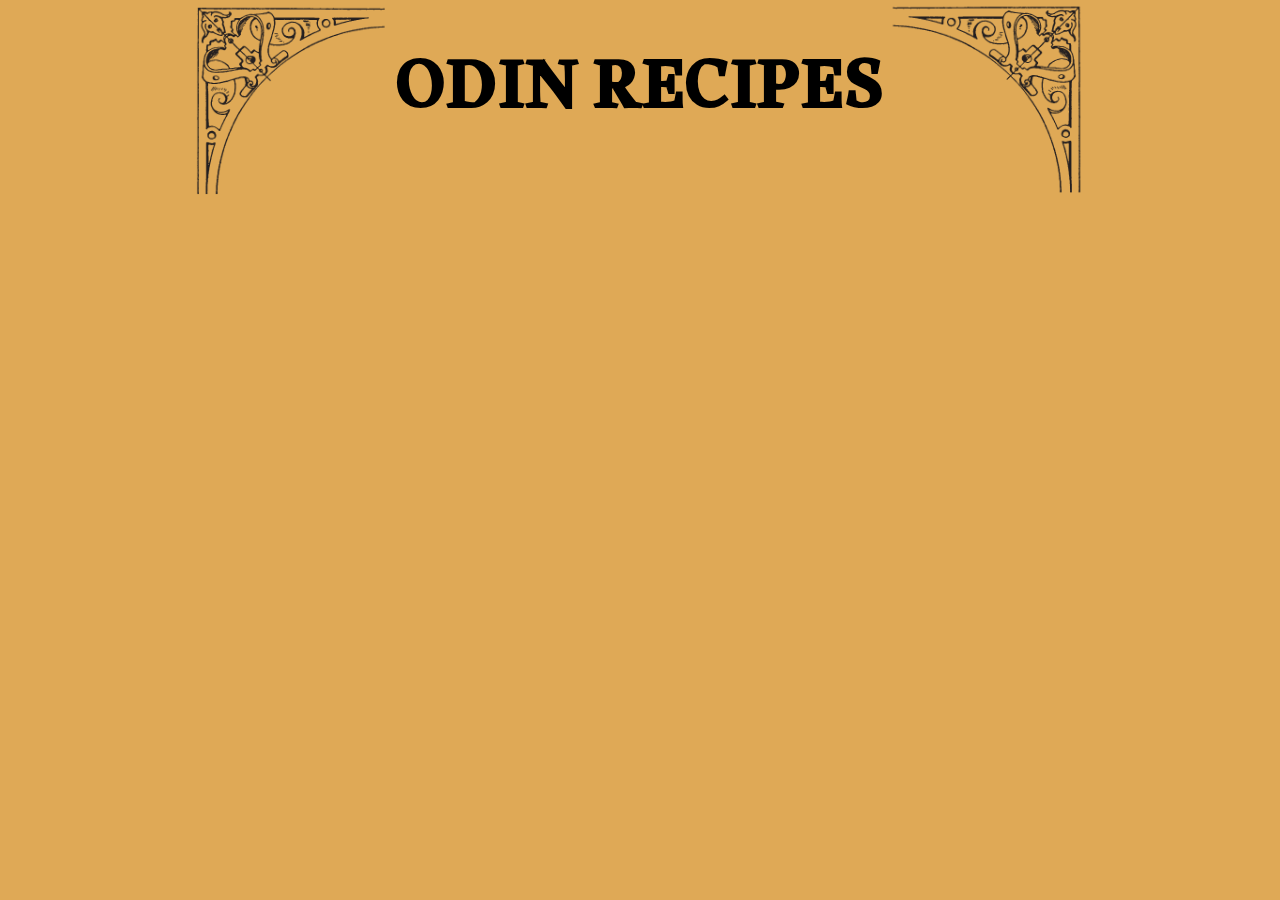
==== index.html @ b0b9d6d2 "Basic template and header design" ====
<!DOCTYPE html>
<html lang="en">
<head>
    <meta charset="UTF-8">
    <meta http-equiv="X-UA-Compatible" content="IE=edge">
    <meta name="viewport" content="width=device-width, initial-scale=1.0">
    <title>Odin recipes</title>
    <link rel="stylesheet" href="style.css">
    <link rel="preconnect" href="https://fonts.googleapis.com"> 
    <link rel="preconnect" href="https://fonts.gstatic.com" crossorigin> 
    <link href="https://fonts.googleapis.com/css2?family=Alkalami&family=Poppins&display=swap" rel="stylesheet">
</head>
<body>
    <div class="wrapper">
        <header>
            <div class="heading">
                <div class="left-image">
                    <img src="images/renesance-element1.png" alt="">
                </div>

                <div class="text">
                    <h1>Odin&nbsp;Recipes</h1>
                </div>

                <div class="right-image">
                    <img src="images/renesance-element1-diff-side.png" alt="">
                </div>
            </div>
        </header>

        <main>

        </main>

        <footer>
            
        </footer>
    </div>
</body>
</html>
---- style.css ----
* {
    margin: 0;
    padding: 0;
    box-sizing: border-box;
}

body {
    background-color: #DFA956;
}

.wrapper {
    width: 100%;
    height: 100%;
}

.heading {
    display: flex;
    flex-direction: row;
    justify-content: center;
    align-items: center;
}

.left-image img, .right-image img {
    max-width: 200px;
}

.heading h1 {
    font-family: 'Alkalami', serif;
    font-size: 70px;
    text-align: center;
    text-transform: uppercase;
}
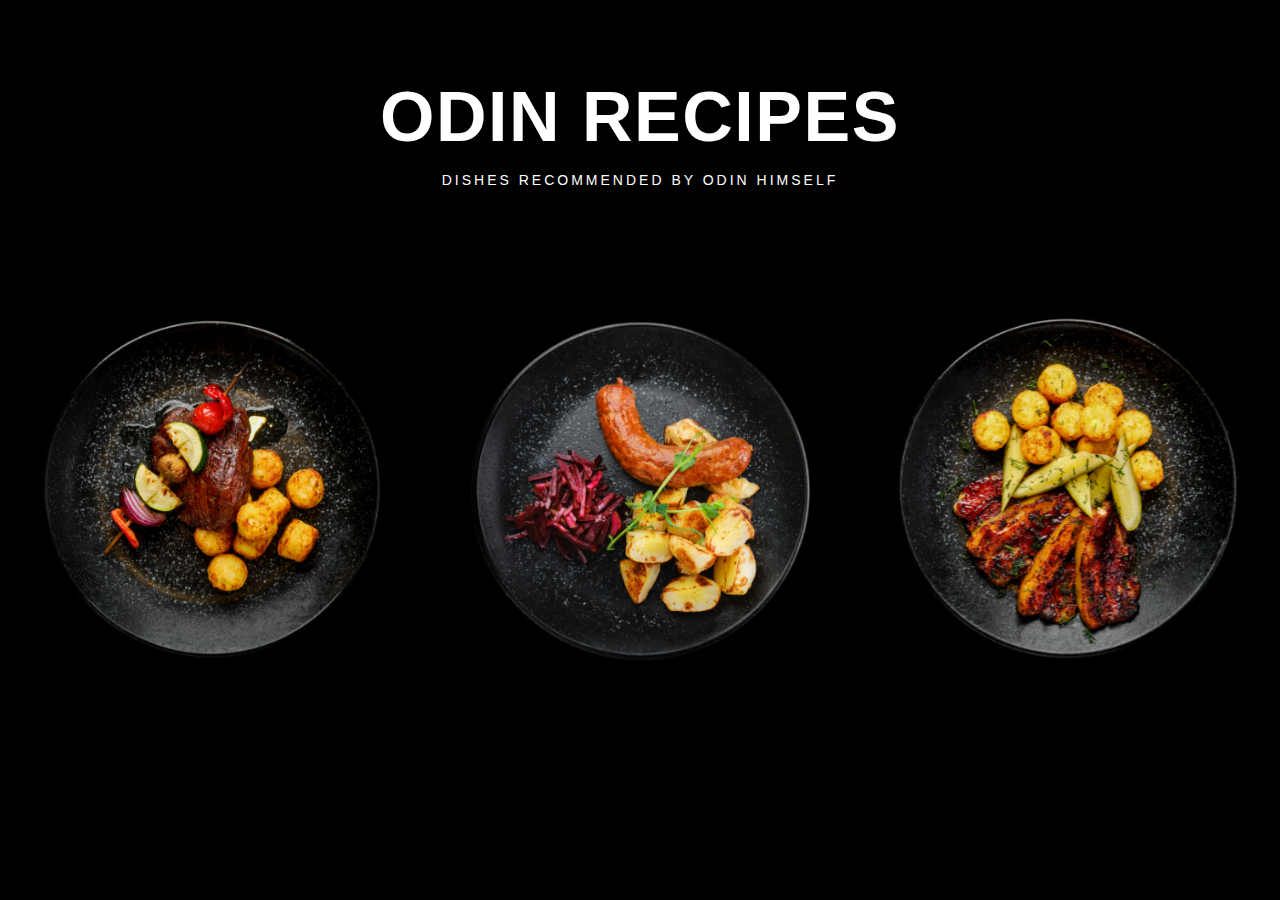
==== commit c4a4071d: "Main web structure changed" ====
--- a/index.html
+++ b/index.html
@@ -9,32 +9,30 @@
     <link rel="preconnect" href="https://fonts.googleapis.com"> 
     <link rel="preconnect" href="https://fonts.gstatic.com" crossorigin> 
     <link href="https://fonts.googleapis.com/css2?family=Alkalami&family=Poppins&display=swap" rel="stylesheet">
+    <link rel="preconnect" href="https://fonts.googleapis.com"> 
+<link rel="preconnect" href="https://fonts.gstatic.com" crossorigin> 
+<link href="https://fonts.googleapis.com/css2?family=Mrs+Saint+Delafield&display=swap" rel="stylesheet">
 </head>
-<body>
+<body class="body">
     <div class="wrapper">
-        <header>
-            <div class="heading">
-                <div class="left-image">
-                    <img src="images/renesance-element1.png" alt="">
-                </div>
+        <div class="heading-part">
+            <h1>ODIN RECIPES</h1>
+            <p>DISHES RECOMMENDED BY ODIN HIMSELF</p>
+        </div>
 
-                <div class="text">
-                    <h1>Odin&nbsp;Recipes</h1>
-                </div>
+        <div class="image-part">
+            <div class="dish1">
+                <img src="images/dish1.png" alt="">
+            </div>
 
-                <div class="right-image">
-                    <img src="images/renesance-element1-diff-side.png" alt="">
-                </div>
+            <div class="dish2">
+                <img src="images/dish2.png" alt="">
             </div>
-        </header>
 
-        <main>
-
-        </main>
-
-        <footer>
-            
-        </footer>
+            <div class="dish3">
+                <img src="images/dish3.png" alt="">
+            </div>
+        </div>
     </div>
 </body>
 </html>--- a/style.css
+++ b/style.css
@@ -5,28 +5,79 @@
 }
 
 body {
-    background-color: #DFA956;
+    background-color: black;
 }
 
 .wrapper {
-    width: 100%;
-    height: 100%;
+    background: linear-gradient( rgba(0, 0, 0, 0.5), rgba(0, 0, 0, 0.5) ), url(images/wooden-plank-textured-background-material.jpg);
+    background-size: cover;
+    background-repeat: no-repeat;
+    min-height: 100vh;
+    min-width: 100vw;
+    display: flex;
+    flex-direction: column;
 }
 
-.heading {
+/* HEADING PART */
+/* HEADING PART */
+/* HEADING PART */
+.heading-part {
+    flex: 2;
     display: flex;
-    flex-direction: row;
+    flex-direction: column;
     justify-content: center;
     align-items: center;
 }
-
-.left-image img, .right-image img {
-    max-width: 200px;
+.heading-part h1 {
+    color: white;
+    font-family: "Open sans", sans-serif;
+    font-size: 70px;
+    letter-spacing: 1.5px;
 }
 
-.heading h1 {
-    font-family: 'Alkalami', serif;
-    font-size: 70px;
-    text-align: center;
-    text-transform: uppercase;
-}+.heading-part p {
+    color: white;
+    font-family: "Open sans", sans-serif;
+    font-size: 14px;
+    letter-spacing: 3px;
+    margin-top: 15px;
+}
+/* IMAGE PART */
+/* IMAGE PART */
+/* IMAGE PART */
+.image-part {
+    flex: 3;
+    display: flex;
+    justify-content: space-around;
+    align-items: flex-start;
+    margin-top: 50px;
+}
+
+.dish1 img, .dish2 img, .dish3 img {
+    max-width: 350px;
+}
+
+.dish1, .dish2, .dish3 {
+    transition: 0.7s;
+}
+
+.dish1:hover {
+    scale: 1.2;
+    transition: 1s;
+    transform: rotate(200deg);
+}
+
+.dish2:hover {
+    scale: 1.2;
+    transition: 1s;
+    transform: rotate(200deg);
+}
+
+.dish3:hover {
+    scale: 1.2;
+    transition: 1s;
+    transform: rotate(200deg);
+}
+
+
+
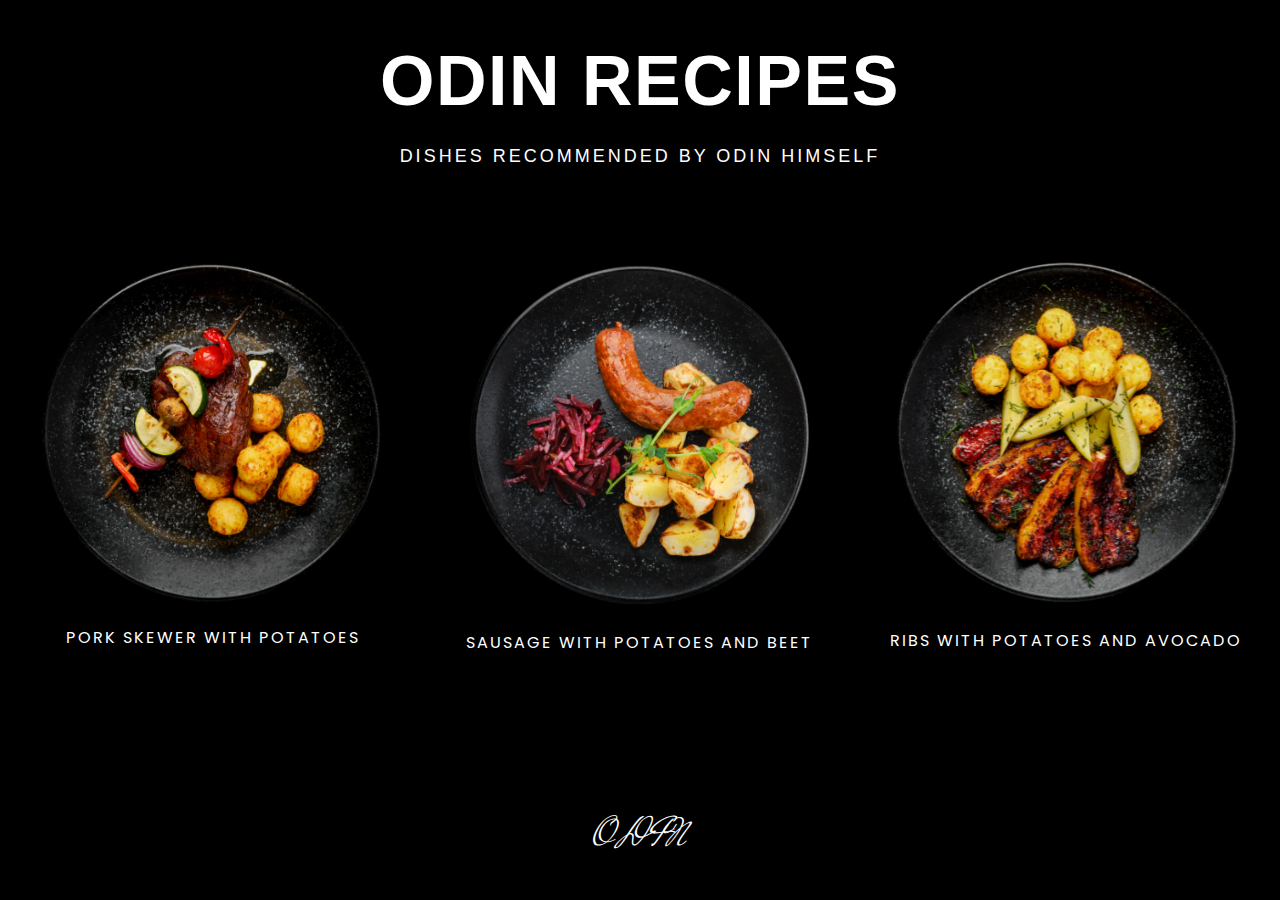
==== commit 1b7e1320: "Add and change some visual details" ====
--- a/index.html
+++ b/index.html
@@ -10,8 +10,14 @@
     <link rel="preconnect" href="https://fonts.gstatic.com" crossorigin> 
     <link href="https://fonts.googleapis.com/css2?family=Alkalami&family=Poppins&display=swap" rel="stylesheet">
     <link rel="preconnect" href="https://fonts.googleapis.com"> 
-<link rel="preconnect" href="https://fonts.gstatic.com" crossorigin> 
-<link href="https://fonts.googleapis.com/css2?family=Mrs+Saint+Delafield&display=swap" rel="stylesheet">
+    <link rel="preconnect" href="https://fonts.gstatic.com" crossorigin> 
+    <link href="https://fonts.googleapis.com/css2?family=Mrs+Saint+Delafield&display=swap" rel="stylesheet">
+    <link rel="preconnect" href="https://fonts.googleapis.com"> 
+    <link rel="preconnect" href="https://fonts.gstatic.com" crossorigin> 
+    <link href="https://fonts.googleapis.com/css2?family=Mr+Dafoe&display=swap" rel="stylesheet">
+    <link rel="preconnect" href="https://fonts.googleapis.com"> 
+    <link rel="preconnect" href="https://fonts.gstatic.com" crossorigin> 
+    <link href="https://fonts.googleapis.com/css2?family=Mrs+Saint+Delafield&display=swap" rel="stylesheet">   
 </head>
 <body class="body">
     <div class="wrapper">
@@ -23,15 +29,22 @@
         <div class="image-part">
             <div class="dish1">
                 <img src="images/dish1.png" alt="">
+                <a href="#">pork skewer with potatoes</a>
             </div>
 
             <div class="dish2">
                 <img src="images/dish2.png" alt="">
+                <a href="#">sausage with potatoes and beet</a>
             </div>
 
             <div class="dish3">
                 <img src="images/dish3.png" alt="">
+                <a href="#">ribs with potatoes and avocado</a>
             </div>
+        </div>
+
+        <div class="signature-part">
+            <a href="https://www.theodinproject.com/dashboard">ODIN</a>
         </div>
     </div>
 </body>
--- a/style.css
+++ b/style.css
@@ -38,13 +38,15 @@
 .heading-part p {
     color: white;
     font-family: "Open sans", sans-serif;
-    font-size: 14px;
+    font-size: 18px;
     letter-spacing: 3px;
-    margin-top: 15px;
+    margin-top: 25px;
 }
+
 /* IMAGE PART */
 /* IMAGE PART */
 /* IMAGE PART */
+
 .image-part {
     flex: 3;
     display: flex;
@@ -59,25 +61,67 @@
 
 .dish1, .dish2, .dish3 {
     transition: 0.7s;
+    display: flex;
+    flex-direction: column;
+    justify-content: center;
+    align-items: center;
 }
 
-.dish1:hover {
+.dish1 img, .dish2 img, .dish3 img {
+    transition: 0.7s;
+}
+
+.image-part a {
+    margin-top: 20px;
+    color: white;
+    font-family: "Poppins", sans-serif;
+    letter-spacing: 2px;
+    text-transform: uppercase;
+    text-decoration: none;
+
+    
+}
+
+.dish1 img:hover {
     scale: 1.2;
     transition: 1s;
     transform: rotate(200deg);
+    margin-bottom: 50px;
 }
 
-.dish2:hover {
+.dish2 img:hover {
     scale: 1.2;
     transition: 1s;
     transform: rotate(200deg);
+    margin-bottom: 50px;
 }
 
-.dish3:hover {
+.dish3 img:hover {
     scale: 1.2;
     transition: 1s;
     transform: rotate(200deg);
+    margin-bottom: 50px;
+}
+
+/* SIGNATURE PART */
+/* SIGNATURE PART */
+/* SIGNATURE PART */
+
+.signature-part {
+    display: flex;
+    justify-content: center;
+    align-items: center;
+    margin: 30px;
+}
+
+.signature-part a {
+    font-size: 40px;
+    text-decoration: none;
+    color: white;
+    font-family: 'Mrs Saint Delafield', cursive;
 }
 
 
 
+
+
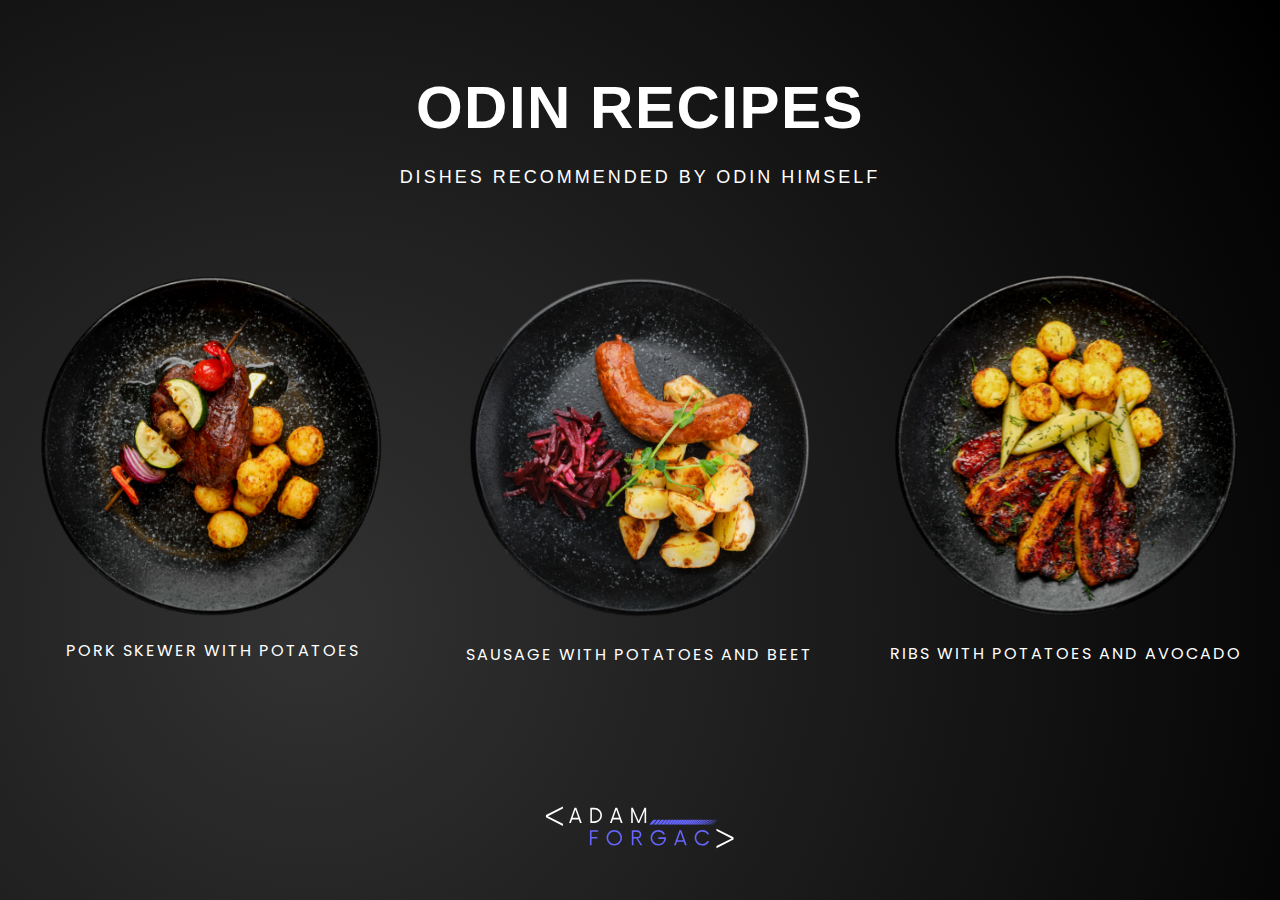
==== commit 0ddbd605: "Finish the main page and create other files" ====
--- a/index.html
+++ b/index.html
@@ -44,7 +44,7 @@
         </div>
 
         <div class="signature-part">
-            <a href="https://www.theodinproject.com/dashboard">ODIN</a>
+           <img src="images/LOGO1.svg" alt="">
         </div>
     </div>
 </body>
--- a/style.css
+++ b/style.css
@@ -9,7 +9,7 @@
 }
 
 .wrapper {
-    background: linear-gradient( rgba(0, 0, 0, 0.5), rgba(0, 0, 0, 0.5) ), url(images/wooden-plank-textured-background-material.jpg);
+    background: radial-gradient(circle at 24.1% 68.8%, rgb(50, 50, 50) 0%, rgb(0, 0, 0) 99.4%);
     background-size: cover;
     background-repeat: no-repeat;
     min-height: 100vh;
@@ -31,8 +31,9 @@
 .heading-part h1 {
     color: white;
     font-family: "Open sans", sans-serif;
-    font-size: 70px;
+    font-size: 60px;
     letter-spacing: 1.5px;
+    margin-top: 40px;
 }
 
 .heading-part p {
@@ -83,24 +84,18 @@
 }
 
 .dish1 img:hover {
-    scale: 1.2;
+    scale: 1.1;
     transition: 1s;
-    transform: rotate(200deg);
-    margin-bottom: 50px;
 }
 
 .dish2 img:hover {
-    scale: 1.2;
+    scale: 1.1;
     transition: 1s;
-    transform: rotate(200deg);
-    margin-bottom: 50px;
 }
 
 .dish3 img:hover {
-    scale: 1.2;
+    scale: 1.1;
     transition: 1s;
-    transform: rotate(200deg);
-    margin-bottom: 50px;
 }
 
 /* SIGNATURE PART */
@@ -114,11 +109,8 @@
     margin: 30px;
 }
 
-.signature-part a {
-    font-size: 40px;
-    text-decoration: none;
-    color: white;
-    font-family: 'Mrs Saint Delafield', cursive;
+.signature-part img {
+    width: 200px;
 }
 
 
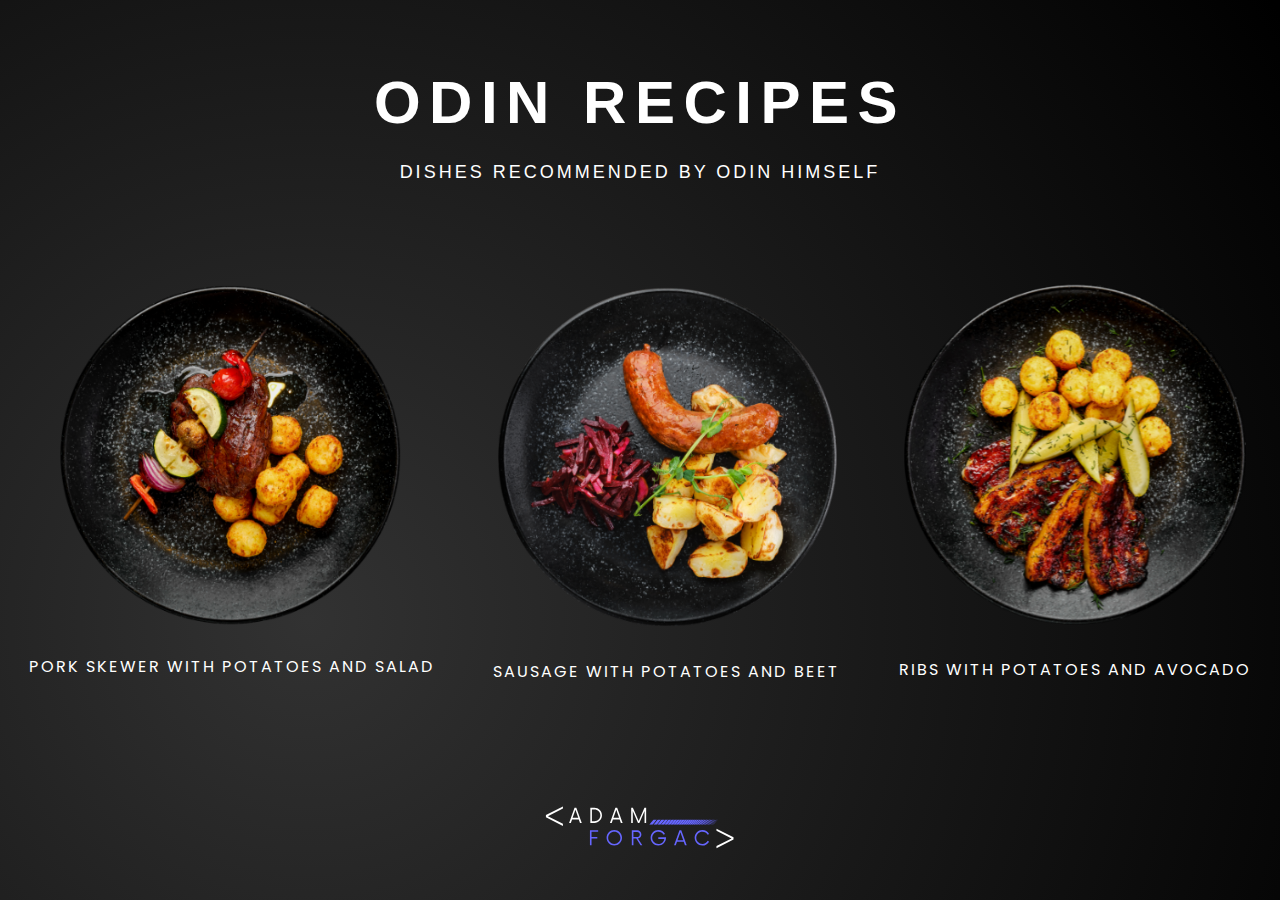
==== commit 3c7cf7af: "Create main food page skeleton" ====
--- a/index.html
+++ b/index.html
@@ -28,18 +28,18 @@
 
         <div class="image-part">
             <div class="dish1">
-                <img src="images/dish1.png" alt="">
-                <a href="#">pork skewer with potatoes</a>
+                <a href="recipes/skewer.html"><img src="images/dish1.png" alt=""></a>
+                <a href="recipes/skewer.html">pork skewer with potatoes and salad</a>
             </div>
 
             <div class="dish2">
-                <img src="images/dish2.png" alt="">
-                <a href="#">sausage with potatoes and beet</a>
+                <a href="recipes/sausage.html"><img src="images/dish2.png" alt=""></a>
+                <a href="recipes/sausage.html">sausage with potatoes and beet</a>
             </div>
 
             <div class="dish3">
-                <img src="images/dish3.png" alt="">
-                <a href="#">ribs with potatoes and avocado</a>
+                <a href="recipes/ribs.html"><img src="images/dish3.png" alt=""></a>
+                <a href="recipes/ribs.html">ribs with potatoes and avocado</a>
             </div>
         </div>
 
--- a/style.css
+++ b/style.css
@@ -32,7 +32,7 @@
     color: white;
     font-family: "Open sans", sans-serif;
     font-size: 60px;
-    letter-spacing: 1.5px;
+    letter-spacing: 8.5px;
     margin-top: 40px;
 }
 
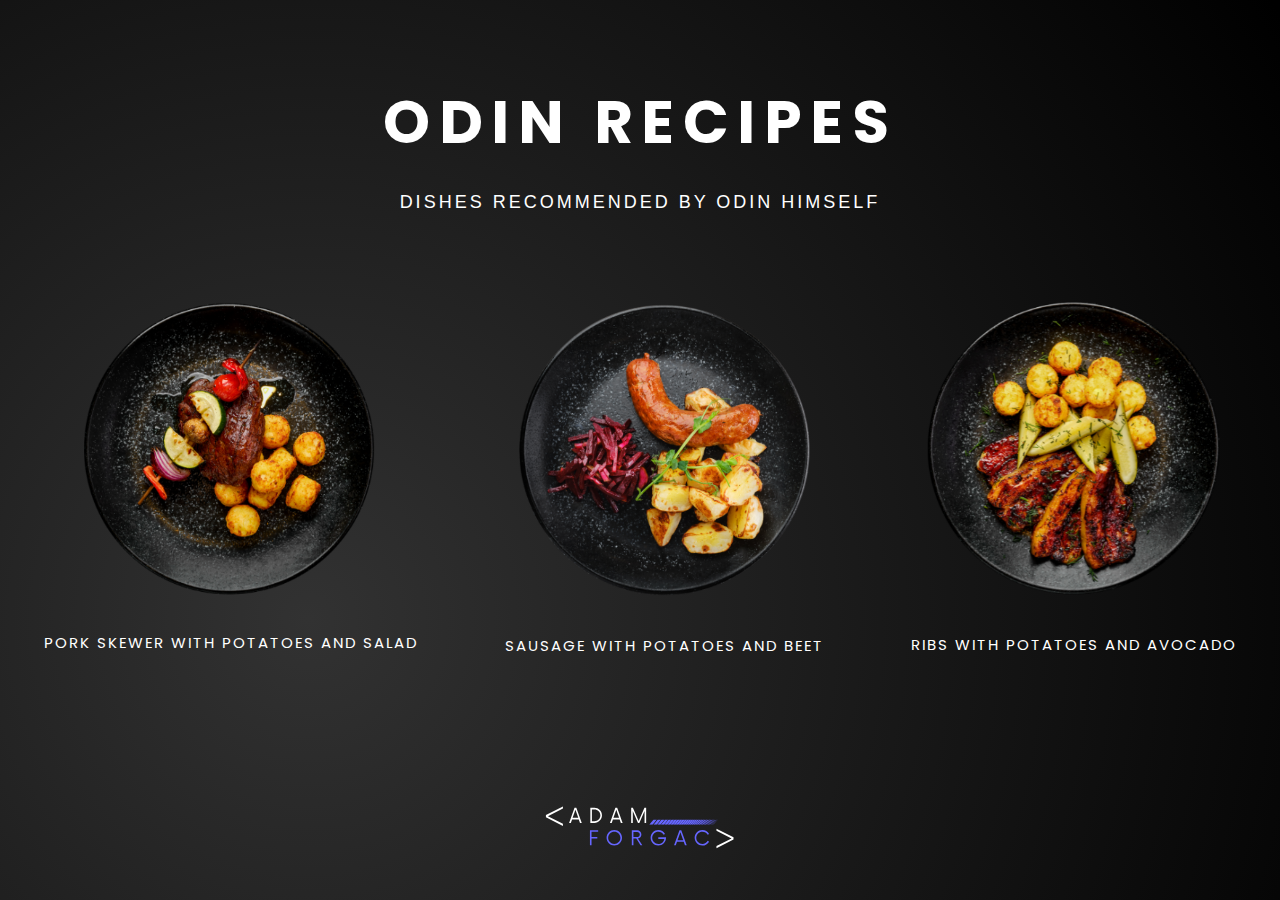
==== commit 4d5ff50d: "Make the website fully responsive" ====
--- a/index.html
+++ b/index.html
@@ -6,18 +6,17 @@
     <meta name="viewport" content="width=device-width, initial-scale=1.0">
     <title>Odin recipes</title>
     <link rel="stylesheet" href="style.css">
+    <link rel="stylesheet" href="landing-queries.css">
     <link rel="preconnect" href="https://fonts.googleapis.com"> 
     <link rel="preconnect" href="https://fonts.gstatic.com" crossorigin> 
-    <link href="https://fonts.googleapis.com/css2?family=Alkalami&family=Poppins&display=swap" rel="stylesheet">
-    <link rel="preconnect" href="https://fonts.googleapis.com"> 
-    <link rel="preconnect" href="https://fonts.gstatic.com" crossorigin> 
-    <link href="https://fonts.googleapis.com/css2?family=Mrs+Saint+Delafield&display=swap" rel="stylesheet">
-    <link rel="preconnect" href="https://fonts.googleapis.com"> 
-    <link rel="preconnect" href="https://fonts.gstatic.com" crossorigin> 
+    <link href="https://fonts.googleapis.com/css2?family=Alkalami&family=Poppins&display=swap" rel="stylesheet"> 
+    <link href="https://fonts.googleapis.com/css2?family=Mrs+Saint+Delafield&display=swap" rel="stylesheet">  
     <link href="https://fonts.googleapis.com/css2?family=Mr+Dafoe&display=swap" rel="stylesheet">
-    <link rel="preconnect" href="https://fonts.googleapis.com"> 
-    <link rel="preconnect" href="https://fonts.gstatic.com" crossorigin> 
     <link href="https://fonts.googleapis.com/css2?family=Mrs+Saint+Delafield&display=swap" rel="stylesheet">   
+    <link href="https://fonts.googleapis.com/css2?family=Playfair+Display&display=swap" rel="stylesheet">
+    <link href="https://fonts.googleapis.com/css2?family=Noto+Serif+Devanagari:wght@300&display=swap" rel="stylesheet">
+    <link href="https://fonts.googleapis.com/css2?family=Dancing+Script&display=swap" rel="stylesheet">
+    <link href="https://fonts.googleapis.com/css2?family=Gemunu+Libre:wght@200&display=swap" rel="stylesheet">
 </head>
 <body class="body">
     <div class="wrapper">
@@ -28,18 +27,30 @@
 
         <div class="image-part">
             <div class="dish1">
-                <a href="recipes/skewer.html"><img src="images/dish1.png" alt=""></a>
-                <a href="recipes/skewer.html">pork skewer with potatoes and salad</a>
+                <div class="dish1-image">
+                    <a href="recipes/skewer.html"><img src="images/dish1.png" alt=""></a>
+                </div>
+                <div class="dish1-text">
+                    <a href="recipes/skewer.html">pork skewer with potatoes and salad</a>
+                </div>
             </div>
 
             <div class="dish2">
-                <a href="recipes/sausage.html"><img src="images/dish2.png" alt=""></a>
-                <a href="recipes/sausage.html">sausage with potatoes and beet</a>
+                <div class="dish2-image">
+                    <a href="recipes/sausage.html"><img src="images/dish2.png" alt=""></a>
+                </div>
+                <div class="dish2-text">
+                    <a href="recipes/sausage.html">sausage with potatoes and beet</a>
+                </div>
             </div>
 
             <div class="dish3">
-                <a href="recipes/ribs.html"><img src="images/dish3.png" alt=""></a>
-                <a href="recipes/ribs.html">ribs with potatoes and avocado</a>
+                <div class="dish3-image">
+                    <a href="recipes/ribs.html"><img src="images/dish3.png" alt=""></a>
+                </div>
+                <div class="dish3-text">
+                    <a href="recipes/ribs.html">ribs with potatoes and avocado</a>
+                </div>
             </div>
         </div>
 
--- a/style.css
+++ b/style.css
@@ -13,7 +13,6 @@
     background-size: cover;
     background-repeat: no-repeat;
     min-height: 100vh;
-    min-width: 100vw;
     display: flex;
     flex-direction: column;
 }
@@ -30,7 +29,7 @@
 }
 .heading-part h1 {
     color: white;
-    font-family: "Open sans", sans-serif;
+    font-family: "Poppins", sans-serif;
     font-size: 60px;
     letter-spacing: 8.5px;
     margin-top: 40px;
@@ -57,14 +56,14 @@
 }
 
 .dish1 img, .dish2 img, .dish3 img {
-    max-width: 350px;
+    max-width: 300px;
 }
 
 .dish1, .dish2, .dish3 {
     transition: 0.7s;
     display: flex;
     flex-direction: column;
-    justify-content: center;
+    justify-content: flex-start;
     align-items: center;
 }
 
@@ -72,15 +71,17 @@
     transition: 0.7s;
 }
 
-.image-part a {
-    margin-top: 20px;
+.dish1-text a, .dish2-text a, .dish3-text a {
     color: white;
     font-family: "Poppins", sans-serif;
     letter-spacing: 2px;
     text-transform: uppercase;
     text-decoration: none;
+    font-size: 15px;
+}
 
-    
+.dish1-text , .dish2-text , .dish3-text {
+    margin-top: 30px;
 }
 
 .dish1 img:hover {
--- a/landing-queries.css
+++ b/landing-queries.css
@@ -0,0 +1,65 @@
+@media only screen and (max-width: 1170px) {
+    .image-part {
+        flex-direction: column;
+        justify-content: center;
+        align-items: center;
+    }
+
+    .dish1, .dish2, .dish3 {
+        margin-bottom: 80px;
+    }
+
+    .heading-part h1 {
+        font-size: 50px;
+        letter-spacing: 5.5px;
+    }
+
+    .heading-part p {
+        font-size: 16px;
+        letter-spacing: 2px;
+    }
+}
+
+@media only screen and (max-width: 580px) {
+    .heading-part h1 {
+        font-size: 35px;
+        letter-spacing: 2.5px;
+    }
+
+    .heading-part p {
+        font-size: 14px;
+        letter-spacing: 1.5px;
+    }
+
+    .dish1-text a, .dish2-text a, .dish3-text a {
+        font-size: 13px;
+    }
+}
+
+@media only screen and (max-width: 375px) {
+    .heading-part h1 {
+        font-size: 35px;
+        letter-spacing: 2.5px;
+        text-align: center;
+    }
+
+    .heading-part p {
+        font-size: 14px;
+        letter-spacing: .5px;
+        padding: 0px 10px 0px 10px;
+        text-align: center;
+    }
+
+    .dish1-text a, .dish2-text a, .dish3-text a {
+        letter-spacing: 0.3px;
+    }
+
+    .dish1-text , .dish2-text , .dish3-text {
+        margin: 30px 15px 0px 15px;
+        text-align: center;
+    }
+
+    .dish1 img, .dish2 img, .dish3 img {
+        max-width: 200px;
+    }
+}